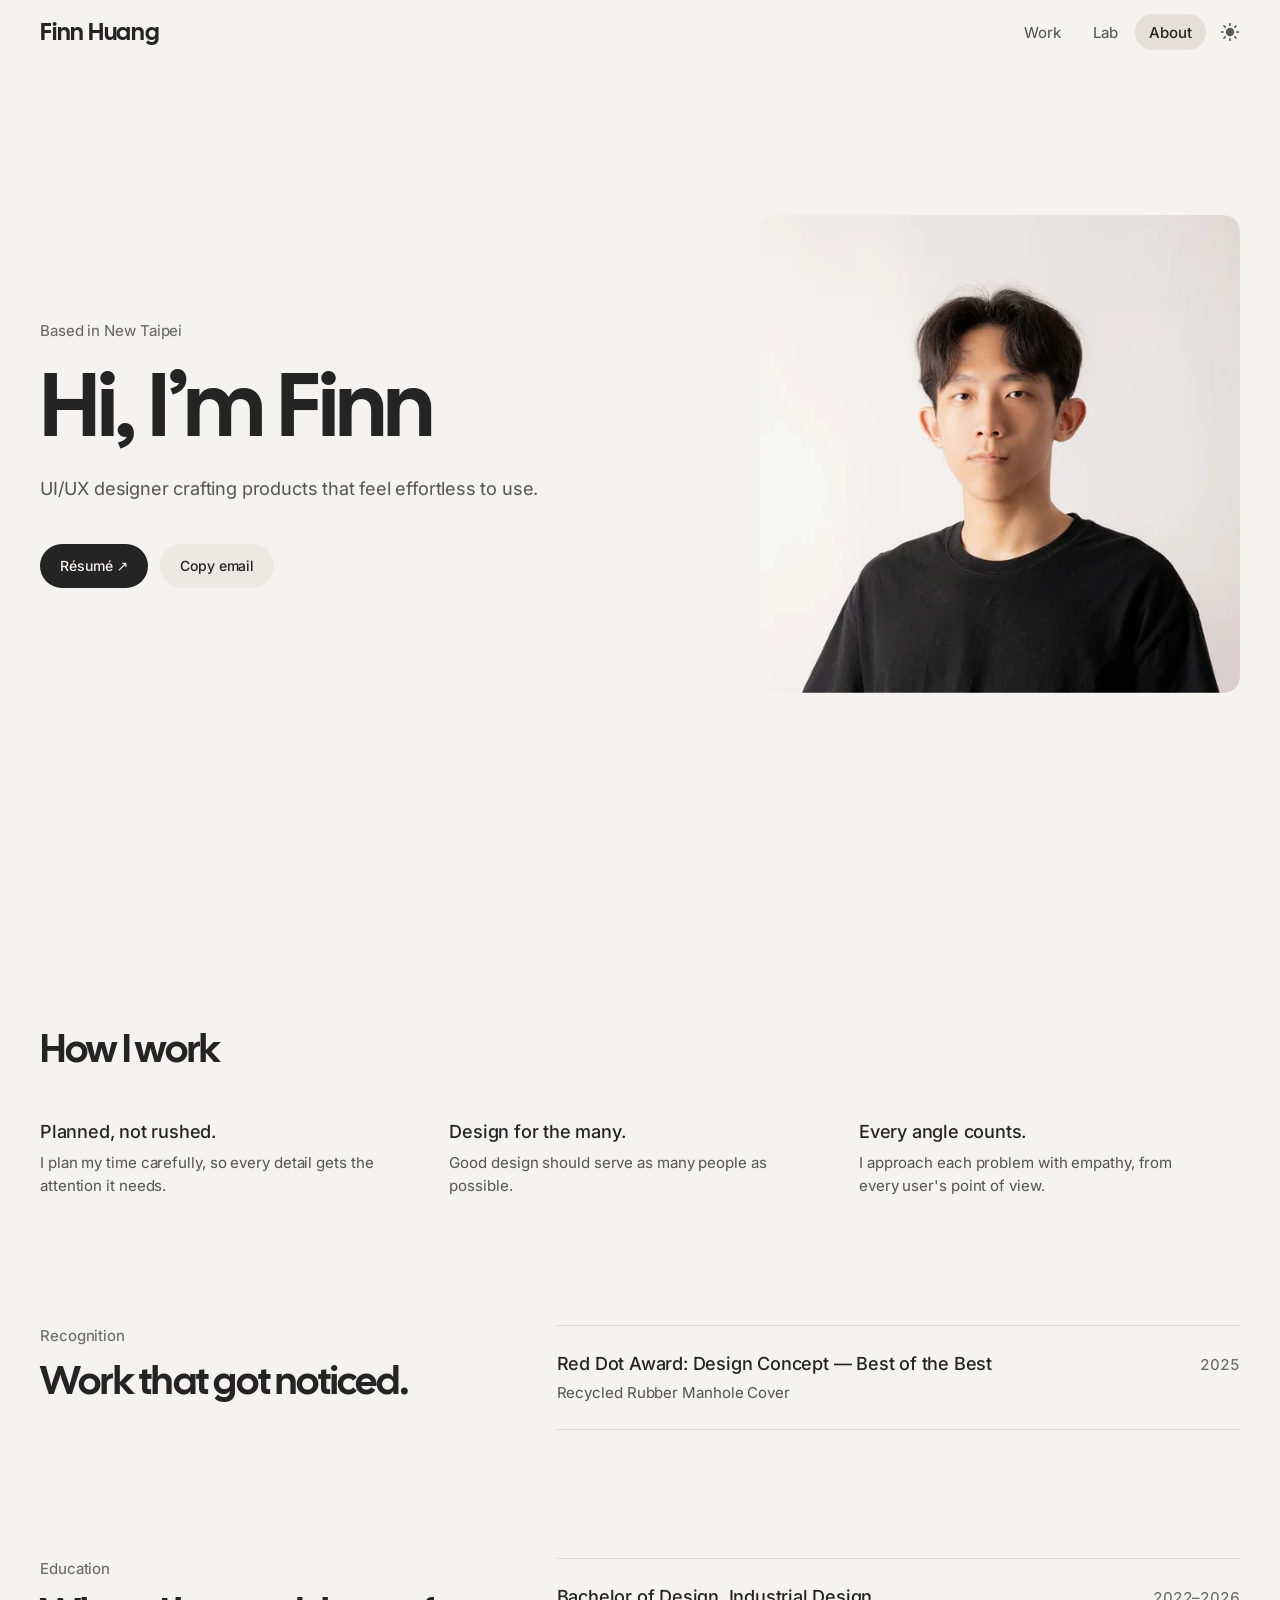
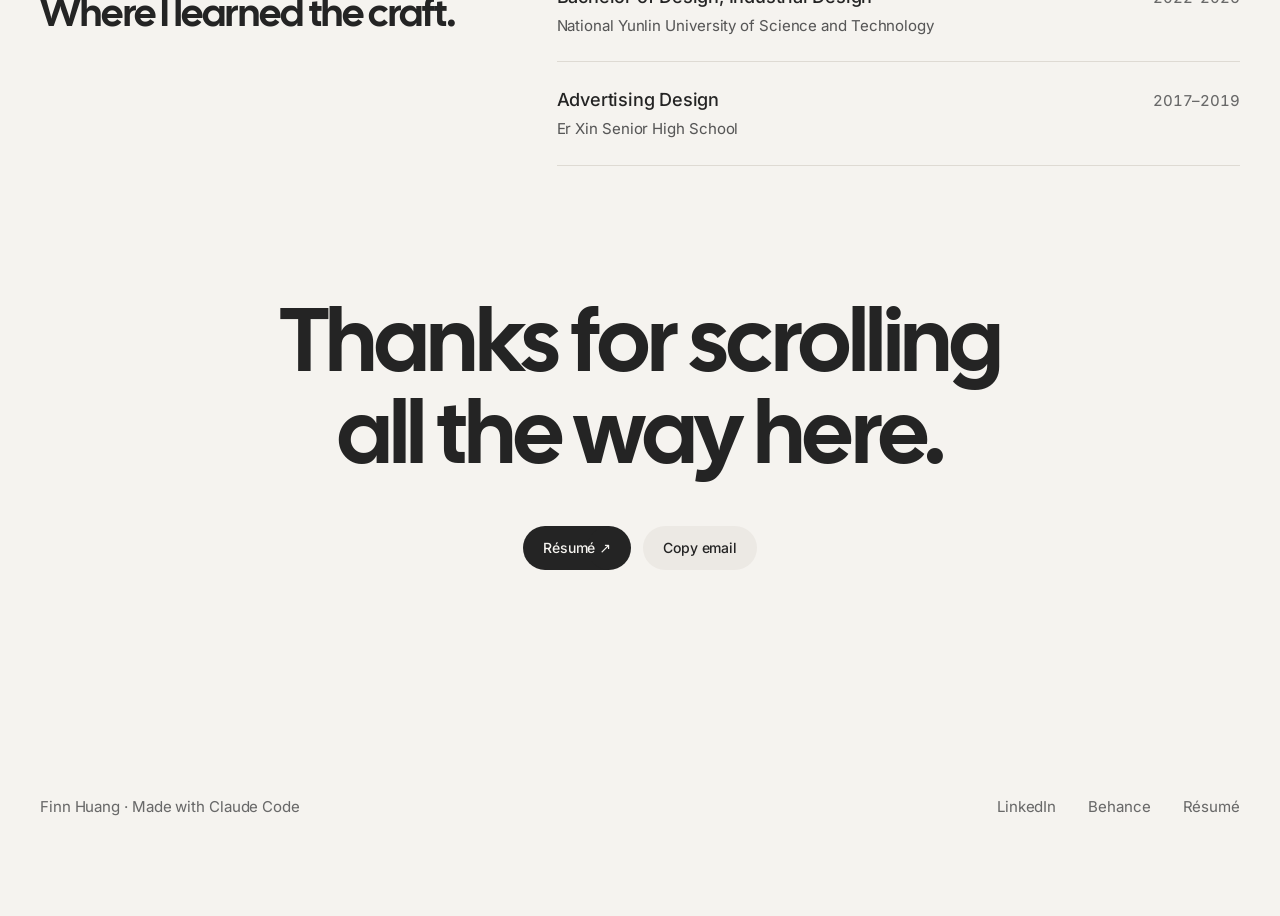
==== about/index.html @ 0fa808c5 "Deploy site to GitHub Pages" ====
<!doctype html>
<html lang="en">
<head>
<meta charset="utf-8">
<meta name="viewport" content="width=device-width, initial-scale=1">
<title>About | Finn Huang</title>
<meta name="description" content="About Finn, UI/UX designer.">
<link rel="icon" href="/favicon.ico" sizes="32x32">
<link rel="icon" href="/favicon.svg" type="image/svg+xml">
<link rel="apple-touch-icon" href="/apple-touch-icon.png">
<meta property="og:type" content="website">
<meta property="og:title" content="About | Finn Huang">
<meta property="og:description" content="About Finn, UI/UX designer.">
<meta property="og:url" content="https://finnhuang0803.github.io/about/">
<meta property="og:image" content="https://finnhuang0803.github.io/share-card.png">
<meta property="og:image:width" content="1200">
<meta property="og:image:height" content="630">
<meta name="twitter:card" content="summary_large_image">
<meta name="twitter:image" content="https://finnhuang0803.github.io/share-card.png">
<script src="/assets/js/theme-init.js"></script>
<script>document.documentElement.classList.add("js")</script>
<link rel="preload" href="/assets/fonts/cal-sans-latin-400-normal.woff2" as="font" type="font/woff2" crossorigin>
<link rel="preload" href="/assets/fonts/inter-latin-wght-normal.woff2" as="font" type="font/woff2" crossorigin>
<link rel="preload" as="image" href="/about/finn-huang-560.webp" imagesrcset="/about/finn-huang-560.webp 1x, /about/finn-huang-1120.webp 2x" fetchpriority="high">
<link rel="stylesheet" href="/assets/css/tokens.css">
<link rel="stylesheet" href="/assets/css/site.css">
<link rel="stylesheet" href="/assets/css/about.css">
<script type="module" src="/assets/js/site.js"></script>
<script type="module" src="/assets/js/about.js"></script>
</head>
<body>
  <a class="skip-link" href="#main">Skip to content</a>

  <!-- Navigation bar: identical on every page; only aria-current moves. -->
  <header class="site-nav">
    <div class="container site-nav__inner">
      <a class="site-nav__name" href="/">Finn Huang</a>
      <nav aria-label="Main">
        <ul class="site-nav__list">
          <li><a class="site-nav__link" href="/">Work</a></li>
          <li><a class="site-nav__link" href="/lab/">Lab</a></li>
          <li><a class="site-nav__link" href="/about/" aria-current="page">About</a></li>
        </ul>
      </nav>
      <button class="theme-toggle sq" data-squircle="12" type="button" aria-label="Switch theme">
        <svg class="sq-shape" aria-hidden="true"><path class="hover"/><path class="ring"/></svg>
        <svg class="theme-toggle__icon" viewBox="0 0 24 24" aria-hidden="true">
          <mask id="theme-toggle-mask" maskUnits="userSpaceOnUse" x="-4" y="-4" width="32" height="32">
            <rect x="-4" y="-4" width="32" height="32" fill="#fff"/>
            <circle class="theme-toggle__cut" cx="17.2" cy="7.6" r="7.4" fill="#000"/>
          </mask>
          <g mask="url(#theme-toggle-mask)"><circle class="theme-toggle__disc" cx="12" cy="12" r="5"/></g>
          <path class="theme-toggle__rays" d="M12 1.8v2M12 20.2v2M1.8 12h2M20.2 12h2M4.79 4.79l1.41 1.41M17.8 17.8l1.41 1.41M4.79 19.21l1.41-1.41M17.8 6.2l1.41-1.41"/>
        </svg>
      </button>
    </div>
  </header>

  <main id="main" class="page about">

    <!-- 7.1 Intro: fills the first screen. Its elements play the page entrance (§3). -->
    <section class="container about-intro" aria-labelledby="about-name">
      <div class="about-intro__text">
        <p class="about-intro__place" data-page-enter>Based in New Taipei</p>
        <h1 class="about-intro__name" id="about-name" data-page-enter>Hi, I’m Finn</h1>
        <p class="about-intro__lead" data-page-enter>UI/UX designer crafting products that feel effortless to use.</p>
        <div class="about-actions" data-page-enter>
          <a class="btn btn--primary" href="/Finn-Huang-Resume.pdf" target="_blank" rel="noopener" aria-label="Résumé (opens in a new tab)">
            <span class="btn__shape" aria-hidden="true"><span class="btn__ring-a"><i class="l"></i><i class="m"></i><i class="r"></i></span><span class="btn__ring-b"><i class="l"></i><i class="m"></i><i class="r"></i></span><span class="btn__fill"><i class="l"></i><i class="m"></i><i class="r"></i></span></span>
            <span class="btn__label">Résumé ↗</span>
          </a>
          <button class="btn btn--secondary" type="button" data-copy-email="jack47340695@gmail.com">
            <span class="btn__shape" aria-hidden="true"><span class="btn__ring-a"><i class="l"></i><i class="m"></i><i class="r"></i></span><span class="btn__ring-b"><i class="l"></i><i class="m"></i><i class="r"></i></span><span class="btn__fill"><i class="l"></i><i class="m"></i><i class="r"></i></span></span>
            <span class="btn__label">Copy email</span>
          </button>
        </div>
        <p class="copy-fallback">Email <a href="mailto:jack47340695@gmail.com">jack47340695@gmail.com</a></p>
      </div>
      <div class="about-photo sq" data-squircle="16" data-page-enter>
        <img src="/about/finn-huang-560.webp" srcset="/about/finn-huang-560.webp 1x, /about/finn-huang-1120.webp 2x"
             width="560" height="557" alt="Portrait of Finn Huang" fetchpriority="high" decoding="async">
      </div>
    </section>

    <!-- 7.2 How I work -->
    <section class="container about-section" aria-labelledby="how-i-work">
      <h2 class="about-heading" id="how-i-work" data-reveal>How I work</h2>
      <ul class="ways">
        <li class="ways__item" data-reveal>
          <h3 class="ways__title">Planned, not rushed.</h3>
          <p class="ways__body">I plan my time carefully, so every detail gets the attention it needs.</p>
        </li>
        <li class="ways__item" data-reveal>
          <h3 class="ways__title">Design for the many.</h3>
          <p class="ways__body">Good design should serve as many people as possible.</p>
        </li>
        <li class="ways__item" data-reveal>
          <h3 class="ways__title">Every angle counts.</h3>
          <p class="ways__body">I approach each problem with empathy, from every user's point of view.</p>
        </li>
      </ul>
    </section>

    <!-- 7.3 Recognition (same layout as Education) -->
    <section class="container about-section about-list" aria-labelledby="recognition">
      <div class="about-list__head" data-reveal>
        <p class="section-label">Recognition</p>
        <h2 class="about-heading" id="recognition">Work that got noticed.</h2>
      </div>
      <ul class="entries" data-reveal>
        <li class="entry">
          <div class="entry__main">
            <p class="entry__title">Red Dot Award: Design Concept — Best of the Best</p>
            <p class="entry__sub">Recycled Rubber Manhole Cover</p>
          </div>
          <p class="entry__year">2025</p>
        </li>
      </ul>
    </section>

    <!-- 7.4 Education -->
    <section class="container about-section about-list" aria-labelledby="education">
      <div class="about-list__head" data-reveal>
        <p class="section-label">Education</p>
        <h2 class="about-heading" id="education">Where I learned the craft.</h2>
      </div>
      <ul class="entries" data-reveal>
        <li class="entry">
          <div class="entry__main">
            <p class="entry__title">Bachelor of Design, Industrial Design</p>
            <p class="entry__sub">National Yunlin University of Science and Technology</p>
          </div>
          <p class="entry__year">2022–2026</p>
        </li>
        <li class="entry">
          <div class="entry__main">
            <p class="entry__title">Advertising Design</p>
            <p class="entry__sub">Er Xin Senior High School</p>
          </div>
          <p class="entry__year">2017–2019</p>
        </li>
      </ul>
    </section>

    <!-- 7.5 Closing -->
    <section class="container about-section about-closing" aria-label="Closing">
      <p class="about-closing__line" data-reveal>Thanks for scrolling all the way here.</p>
      <div class="about-actions about-actions--center" data-reveal>
        <a class="btn btn--primary" href="/Finn-Huang-Resume.pdf" target="_blank" rel="noopener" aria-label="Résumé (opens in a new tab)">
          <span class="btn__shape" aria-hidden="true"><span class="btn__ring-a"><i class="l"></i><i class="m"></i><i class="r"></i></span><span class="btn__ring-b"><i class="l"></i><i class="m"></i><i class="r"></i></span><span class="btn__fill"><i class="l"></i><i class="m"></i><i class="r"></i></span></span>
          <span class="btn__label">Résumé ↗</span>
        </a>
        <button class="btn btn--secondary" type="button" data-copy-email="jack47340695@gmail.com">
          <span class="btn__shape" aria-hidden="true"><span class="btn__ring-a"><i class="l"></i><i class="m"></i><i class="r"></i></span><span class="btn__ring-b"><i class="l"></i><i class="m"></i><i class="r"></i></span><span class="btn__fill"><i class="l"></i><i class="m"></i><i class="r"></i></span></span>
          <span class="btn__label">Copy email</span>
        </button>
      </div>
      <p class="copy-fallback copy-fallback--center">Email <a href="mailto:jack47340695@gmail.com">jack47340695@gmail.com</a></p>
    </section>

    <!-- Screen-reader announcements for Copy email (§7.6) -->
    <p class="visually-hidden" aria-live="polite" data-copy-status></p>
  </main>

  <!-- Footer: identical on every page. -->
  <footer class="site-footer">
    <div class="container site-footer__inner">
      <p class="site-footer__credit">Finn Huang · Made with Claude Code</p>
      <ul class="site-footer__links">
        <li><a class="site-footer__link" href="https://www.linkedin.com/in/finn-huang-227323421" target="_blank" rel="noopener">LinkedIn</a></li>
        <li><a class="site-footer__link" href="https://www.behance.net/huangjack2" target="_blank" rel="noopener">Behance</a></li>
        <li><a class="site-footer__link" href="/Finn-Huang-Resume.pdf" target="_blank" rel="noopener">Résumé</a></li>
      </ul>
    </div>
  </footer>
</body>
</html>
---- assets/css/tokens.css ----
/* Global tokens (site-design-system.md §2, §8). Every page loads this file first. */

/* ---------- Fonts: self-hosted WOFF2, licences beside them in /assets/fonts ---------- */
@font-face {
  font-family: "Cal Sans";
  src: url("/assets/fonts/cal-sans-latin-400-normal.woff2") format("woff2");
  font-weight: 400;
  font-style: normal;
  font-display: swap;
}
@font-face {
  font-family: "Inter";
  src: url("/assets/fonts/inter-latin-wght-normal.woff2") format("woff2");
  font-weight: 100 900;
  font-style: normal;
  font-display: swap;
}

/* ---------- Colour tokens are registered as colours so a theme switch can cross-fade them ---------- */
@property --bg           { syntax: "<color>"; inherits: true; initial-value: #F5F3EF; }
@property --surface      { syntax: "<color>"; inherits: true; initial-value: #ECE9E4; }
@property --line         { syntax: "<color>"; inherits: true; initial-value: #DEDAD3; }
@property --nav-selected { syntax: "<color>"; inherits: true; initial-value: #E4E0D9; }
@property --ink          { syntax: "<color>"; inherits: true; initial-value: #242424; }
@property --ink-2        { syntax: "<color>"; inherits: true; initial-value: #575757; }
@property --ink-3        { syntax: "<color>"; inherits: true; initial-value: #696969; }
@property --accent       { syntax: "<color>"; inherits: true; initial-value: #C2410C; }
@property --card-ventari       { syntax: "<color>"; inherits: true; initial-value: #DCE6E7; }
@property --card-clasp         { syntax: "<color>"; inherits: true; initial-value: #E7E3D6; }
@property --card-homeproof     { syntax: "<color>"; inherits: true; initial-value: #D9E6E0; }
@property --card-manhole-cover { syntax: "<color>"; inherits: true; initial-value: #ECDFDA; }

:root {
  /* ----- Linen + Ember, light ----- */
  color-scheme: light;
  --bg: #F5F3EF;
  --surface: #ECE9E4;
  --line: #DEDAD3;
  --nav-selected: #E4E0D9;
  --ink: #242424;
  --ink-2: #575757;
  --ink-3: #696969;
  --accent: #C2410C;

  /* Project card tints (option A "Soft") */
  --card-ventari: #DCE6E7;
  --card-clasp: #E7E3D6;
  --card-homeproof: #D9E6E0;
  --card-manhole-cover: #ECDFDA;

  /* ----- Fixed colours used by single components (values from the spec; same in both modes
     unless the dark block below changes them). Collected here in step 7 (Hallmark Floor 48). ----- */
  --marker-ink: #FFFFFF;                    /* number on markers and note badges (§5.2) */
  --chip-shadow: rgb(0 0 0 / .18);          /* markers, badges, card tags */
  --homeproof-green: #1F7A6A;               /* timeline bar, rail and points (§5.4) */
  --on-green: #FFFFFF;                      /* text on the timeline bar */
  --panel-manhole: #ECDFDA;                 /* exploded-view panel (§5.3) */
  --panel-manhole-lit: #E3D4CE;             /* note highlight on that panel */
  --ink-light: #242424;                     /* light-mode colours, kept on the light panel */
  --ink-2-light: #575757;
  --ink-3-light: #696969;
  --accent-light: #C2410C;
  --marker-ink-light: #FFFFFF;
  --card-shadow-near: rgb(0 0 0 / .06);     /* lifted card (§4.2) */
  --card-shadow-far: rgb(0 0 0 / .12);
  --tag-ring: rgb(255 255 255 / .18);       /* ring outside the card tags (§4.2.1) */
  --lens-outline: #FFFFFF;                  /* "View" magnifier outline and shadow (§4.2) */
  --lens-shadow: rgb(0 0 0 / .28);

  /* 0 in light, 1 in dark: lets CSS morph things (the theme toggle) with the theme */
  --is-dark: 0;

  /* Page colours change with the theme on the same spring as the toggle icon, so both
     arrive in the same moment. The colours use the flat curve: they follow the spring
     until it first reaches its target and stay there (colours do not bounce). */
  --theme-dur: var(--spring-state-dur);
  --theme-ease: var(--spring-state-flat);
  transition:
    --bg var(--theme-dur) var(--theme-ease), --surface var(--theme-dur) var(--theme-ease), --line var(--theme-dur) var(--theme-ease),
    --nav-selected var(--theme-dur) var(--theme-ease), --ink var(--theme-dur) var(--theme-ease), --ink-2 var(--theme-dur) var(--theme-ease),
    --ink-3 var(--theme-dur) var(--theme-ease), --accent var(--theme-dur) var(--theme-ease),
    --card-ventari var(--theme-dur) var(--theme-ease), --card-clasp var(--theme-dur) var(--theme-ease),
    --card-homeproof var(--theme-dur) var(--theme-ease), --card-manhole-cover var(--theme-dur) var(--theme-ease);

  /* ----- Type ----- */
  --font-display: "Cal Sans", "Inter", system-ui, -apple-system, "Segoe UI", sans-serif;
  --font-text: "Inter", system-ui, -apple-system, "Segoe UI", sans-serif;

  --tracking-text: -0.011em;     /* Inter, slightly negative (as in the Lab prototypes) */
  --tracking-small: -0.006em;    /* Inter at 13–15px */
  --tracking-display: -0.02em;         /* Cal Sans: page titles, large statements, major headings */
  --tracking-display-small: -0.01em;   /* Cal Sans: name in the nav, minor headings */

  /* Role: size, line height, weight (desktop reference at 1440; display sizes are fluid) */
  --name-size: 24px;        --name-lh: 24px;         --name-weight: 400;
  --nav-size: 15px;         --nav-lh: 23px;          --nav-weight: 450;   --nav-weight-selected: 500;
  --hero-size: clamp(44px, calc(32px + 4.4444vw), 96px);                  /* 96 at 1440, 68 at 810 */
  --hero-lh: 1.04;
  --h2-major-size: clamp(28px, calc(14.571px + 1.9048vw), 42px);          /* 42 at 1440, 30 at 810 */
  --h2-minor-size: clamp(24px, calc(10.667px + 1.4815vw), 32px);          /* 32 at 1440, 22.7 at 810 */
  --heading-lh: 1.1;
  --lead-size: 18px;        --lead-lh: 28.8px;       --lead-weight: 420;
  --body-size: 16px;        --body-lh: 25.6px;       --body-weight: 420;
  --meta-size: 15px;        --meta-size-small: 13px; --meta-lh: 1.5;
  --meta-weight: 420;       --meta-weight-strong: 450;
  --button-size: 14px;      --button-lh: 20px;       --button-weight: 500;
  --emphasis-weight: 540;
  --note-title-weight: 500;

  /* ----- Spacing and pacing ----- */
  --nav-h: 64px;
  --content-max: 1280px;                                  /* includes the side gutters */
  --gutter: clamp(20px, 5vw, 40px);                       /* 40 from 800 wide up */
  --section-gap: clamp(80px, 10vw, 144px);                /* 144 at 1440 */
  --grid-gap: clamp(20px, 2.2223vw, 32px);                /* 32 at 1440 */
  --footer-h: clamp(176px, 17.0139vw, 245px);             /* 245 at 1440 */

  /* ----- Radius tiers (all drawn as 60% squircles by /assets/js/squircle.js) ----- */
  --radius-panel: 16;
  --radius-icon-button: 12;
  --radius-control: 8;
  --radius-chip: 6;

  /* ----- Spring tokens (§8). These are fallbacks; /assets/js/spring.js replaces them
     with exact spring curves generated from response / damping. ----- */
  --spring-press: cubic-bezier(.3, 1.4, .5, 1);    --spring-press-dur: 550ms;
  --spring-state: cubic-bezier(.3, 1.3, .5, 1);    --spring-state-dur: 641ms;
  --spring-state-flat: cubic-bezier(.3, 1, .5, 1);
  --spring-travel: cubic-bezier(.25, 1.15, .4, 1); --spring-travel-dur: 687ms;
  --spring-enter: cubic-bezier(.2, .9, .3, 1);     --spring-enter-dur: 672ms;
}

/* ----- Linen + Ember, dark: only when the visitor chose it (light is the default) ----- */
:root[data-theme="dark"] {
  color-scheme: dark;
  --bg: #161514;
  --surface: #1F1E1C;
  --line: #2C2A27;
  --nav-selected: #2B2926;
  --ink: #E6E6E6;
  --ink-2: #B0B0B0;
  --ink-3: #8C8C8C;
  --accent: #FB8A5C;
  --card-ventari: #1C2527;
  --card-clasp: #25241E;
  --card-homeproof: #1B2622;
  --card-manhole-cover: #2A201E;
  --marker-ink: #161514;
  --card-shadow-near: rgb(0 0 0 / .35);
  --card-shadow-far: rgb(0 0 0 / .5);
  --lens-outline: rgb(0 0 0 / .6);
  --lens-shadow: rgb(0 0 0 / .4);
  --is-dark: 1;
}

@media (prefers-reduced-motion: reduce) {
  :root { --theme-dur: 200ms; --theme-ease: ease; }
}
---- assets/css/site.css ----
/* Page shell shared by every page: base styles, navigation bar, footer.
   Tokens come from tokens.css. Rules: site-design-system.md §2, §3, §8. */

*, *::before, *::after { box-sizing: border-box; }

html {
  overflow-x: clip;                     /* never a sideways scroll (Hallmark Floor 34) */
  -webkit-text-size-adjust: 100%;
  text-size-adjust: 100%;
  scroll-padding-top: var(--nav-h);
  background: var(--bg);
}

body {
  overflow-x: clip;
  margin: 0;
  min-height: 100vh;
  min-height: 100svh;
  padding-top: var(--nav-h);            /* room for the fixed navigation bar */
  display: flex;
  flex-direction: column;
  background: var(--bg);
  color: var(--ink);
  font-family: var(--font-text);
  font-size: var(--body-size);
  line-height: var(--body-lh);
  font-weight: var(--body-weight);
  letter-spacing: var(--tracking-text);
  -webkit-font-smoothing: antialiased;
  -moz-osx-font-smoothing: grayscale;
  text-rendering: optimizeLegibility;
}

a { color: inherit; text-decoration: none; }
button { font: inherit; letter-spacing: inherit; color: inherit; }
ul { margin: 0; padding: 0; list-style: none; }
p, h1, h2, h3 { margin: 0; }
strong { font-weight: var(--emphasis-weight); color: var(--ink); }
img, svg, video { display: block; max-width: 100%; }

:focus { outline: none; }
:focus-visible { outline: 2px solid var(--accent); outline-offset: 2px; }

.visually-hidden {
  position: absolute;
  width: 1px; height: 1px;
  margin: -1px; padding: 0; border: 0;
  overflow: hidden;
  clip-path: inset(50%);
  white-space: nowrap;
}

/* Content column: max 1280 including the side gutters, centred. */
.container {
  width: 100%;
  max-width: var(--content-max);
  margin-inline: auto;
  padding-inline: var(--gutter);
}

/* The first section of every page fills the first screen (viewport minus the nav). */
.page {
  flex: 1 0 auto;
  min-height: calc(100vh - var(--nav-h));
  min-height: calc(100svh - var(--nav-h));
}

/* Page entrance (§3): hidden before the first paint while page-enter.js prepares the fade. */
html.pe [data-page-enter] { opacity: 0; }

/* ---------- Squircle shapes (drawn by /assets/js/squircle.js) ---------- */
.sq { position: relative; isolation: isolate; }
.sq > svg.sq-shape {
  position: absolute; inset: 0;
  width: 100%; height: 100%;
  max-width: none;
  overflow: visible;
  pointer-events: none;
  z-index: -1;
}
.sq > svg.sq-shape path { fill: none; }

/* ---------- Skip link (keyboard only) ---------- */
.skip-link {
  position: fixed;
  top: 12px; left: 12px;
  z-index: 200;
  padding: 8px 14px;
  border-radius: 999px;
  background: var(--ink);
  color: var(--bg);
  font-size: var(--button-size);
  line-height: var(--button-lh);
  font-weight: var(--button-weight);
  transform: translateY(-64px);
}
.skip-link:focus-visible { transform: none; }

/* ---------- Navigation bar ---------- */
.site-nav {
  position: fixed;
  top: 0; left: 0; right: 0;
  z-index: 100;
  height: var(--nav-h);
  background: var(--bg);               /* solid; no glass */
}
/* No line at the top of the page; a 1px rule fades in once the page is scrolled. */
.site-nav::after {
  content: "";
  position: absolute;
  left: 0; right: 0; bottom: 0;
  height: 1px;
  background: var(--line);
  opacity: 0;
  transition: opacity 200ms ease;
}
.site-nav.is-scrolled::after { opacity: 1; }
.site-nav__inner {
  height: 100%;
  display: flex;
  align-items: center;
}
.site-nav__name {
  margin-right: auto;
  font-family: var(--font-display);
  font-size: var(--name-size);
  line-height: var(--name-lh);
  font-weight: var(--name-weight);
  letter-spacing: var(--tracking-display-small);
  color: var(--ink);
  white-space: nowrap;
  border-radius: 4px;
}
.site-nav__list {
  display: flex;
  align-items: center;
  gap: 4px;
}
.site-nav__link {
  position: relative;
  display: block;
  padding: 6.5px 14px;                 /* 36px tall pill */
  border-radius: 999px;                /* full pill: stays a plain radius */
  font-size: var(--nav-size);
  line-height: var(--nav-lh);
  font-weight: var(--nav-weight);
  letter-spacing: var(--tracking-small);
  color: var(--ink-2);
  white-space: nowrap;
  user-select: none;
  -webkit-user-select: none;
  -webkit-tap-highlight-color: transparent;
  transition: transform var(--spring-press-dur) var(--spring-press);
}
/* Taller hit area for fingers without changing the pill. */
.site-nav__link::after {
  content: "";
  position: absolute;
  inset: -6px 0;
}
.site-nav__link[aria-current="page"] {
  background: var(--nav-selected);
  color: var(--ink);
  font-weight: var(--nav-weight-selected);
}
@media (hover: hover) {
  .site-nav__link:hover { color: var(--ink); }
}
.site-nav__link:active,
.theme-toggle:active {
  transform: scale(.96);
  transition-duration: 120ms;
  transition-timing-function: ease-out;
}

/* Theme toggle: 40×40 icon button, radius 12 squircle. */
.theme-toggle {
  flex: none;
  width: 40px; height: 40px;
  margin: 0 -10px 0 4px;               /* the icon, not the button edge, lines up with the content edge */
  padding: 0;
  border: 0;
  background: none;
  display: grid;
  place-items: center;
  color: var(--ink-2);
  cursor: pointer;
  -webkit-tap-highlight-color: transparent;
  transition: transform var(--spring-press-dur) var(--spring-press);
}
.theme-toggle:focus-visible { outline: none; }      /* ring is drawn on the squircle path */
.theme-toggle > svg.sq-shape .hover { fill: var(--surface); opacity: 0; transition: opacity 120ms ease; }
.theme-toggle > svg.sq-shape .ring  { stroke: var(--accent); stroke-width: 4; opacity: 0; }
.theme-toggle:focus-visible > svg.sq-shape .ring { opacity: 1; }
@media (hover: hover) {
  .theme-toggle:hover { color: var(--ink); }
  .theme-toggle:hover > svg.sq-shape .hover { opacity: 1; }
}

/* Sun ⇄ moon morph, driven by --is-dark (0 light, 1 dark) on the state spring:
   the rays retract, the disc grows, and a crescent cut slides in from the top right. */
.theme-toggle__icon { width: 20px; height: 20px; overflow: visible; }
.theme-toggle__disc,
.theme-toggle__rays,
.theme-toggle__cut {
  transform-box: view-box;
  transform-origin: 12px 12px;
  transition:
    transform var(--spring-state-dur) var(--spring-state),
    opacity var(--spring-state-dur) var(--spring-state);
}
.theme-toggle__disc { fill: currentColor; transform: scale(calc(1 + .7 * var(--is-dark))); }
.theme-toggle__rays {
  fill: none;
  stroke: currentColor;
  stroke-width: 2;
  stroke-linecap: round;
  transform: rotate(calc(var(--is-dark) * -45deg)) scale(calc(1 - .65 * var(--is-dark)));
  opacity: calc(1 - var(--is-dark));
}
.theme-toggle__cut {
  transform: translate(calc((1 - var(--is-dark)) * 12px), calc((1 - var(--is-dark)) * -10px));
}

/* ---------- Back link "← All Work": project pages and the 404 page (§5) ---------- */
.back-link {
  display: inline-flex;
  align-items: center;
  gap: 8px;
  padding: 6px 0;
  border-radius: 4px;
  font-size: var(--meta-size);
  line-height: 24px;
  font-weight: var(--meta-weight-strong);
  letter-spacing: var(--tracking-small);
  color: var(--ink-2);
}
.back-link svg {
  width: 20px; height: 20px;
  fill: none;
  stroke: currentColor;
  stroke-width: 1.5;
  stroke-linecap: round;
  stroke-linejoin: round;
  transition: transform var(--spring-press-dur) var(--spring-press);
}
@media (hover: hover) {
  .back-link:hover { color: var(--ink); }
  .back-link:hover svg { transform: translateX(-3px); }
}
@media (prefers-reduced-motion: reduce) {
  .back-link svg { transition: none; }
  .back-link:hover svg { transform: none; }
}

/* ---------- Footer ---------- */
.site-footer {
  flex: none;
  min-height: var(--footer-h);
  display: flex;
  align-items: center;
  color: var(--ink-3);
  font-size: var(--meta-size);
  line-height: var(--meta-lh);
  font-weight: var(--meta-weight);
  letter-spacing: var(--tracking-small);
}
.site-footer__inner {
  display: flex;
  align-items: center;
  justify-content: space-between;
  gap: 16px 32px;
}
.site-footer__links {
  display: flex;
  align-items: center;
  gap: 32px;
}
.site-footer__link {
  position: relative;
  display: block;
  border-radius: 4px;
}
.site-footer__link::after {           /* taller hit area */
  content: "";
  position: absolute;
  inset: -10px -8px;
}
@media (hover: hover) {
  .site-footer__link:hover { color: var(--ink); }
}

/* ---------- Narrow screens ---------- */
@media (max-width: 639.98px) {
  .site-footer__inner {
    flex-direction: column;
    align-items: flex-start;
  }
  .site-footer__links { gap: 24px; }
}
@media (max-width: 479.98px) {
  .site-nav__list { gap: 0; }
  .site-nav__link { padding-inline: 10px; }
  .theme-toggle { margin-left: 0; }
}
/* Guard for very small phones (under 360 wide), so the bar never overflows. */
@media (max-width: 359.98px) {
  :root { --gutter: 16px; --name-size: 20px; }
  .site-nav__link { padding-inline: 8px; }
}

/* ---------- Reduce motion: no morph travel or press scale, a short fade instead ---------- */
@media (prefers-reduced-motion: reduce) {
  .site-nav__link, .theme-toggle { transition: none; }
  .site-nav__link:active, .theme-toggle:active { transform: none; }
  .theme-toggle__disc, .theme-toggle__cut { transition: none; }
  .theme-toggle__rays { transition: opacity 200ms ease; transform: none; }
}
---- assets/css/about.css ----
/* About page (site-design-system.md §7): intro, How I work, Recognition, Education, closing,
   buttons and the Copy email completion feedback (§7.6). Spacing: §2 "Spacing and pacing". */

/* ---------- 7.1 Intro: fills the first screen ---------- */
.about-intro {
  min-height: calc(100vh - var(--nav-h));
  min-height: calc(100svh - var(--nav-h));
  display: grid;
  grid-template-columns: minmax(0, 1fr) minmax(0, 480px);
  align-items: center;
  gap: var(--grid-gap) clamp(48px, 6.6667vw, 96px);     /* 96 between text and photo at 1440 */
  padding-block: 48px 104px;                            /* the pair sits a little above the middle */
}
.about-intro__place {
  font-size: var(--meta-size);
  line-height: var(--meta-lh);
  font-weight: var(--meta-weight-strong);
  letter-spacing: var(--tracking-small);
  color: var(--ink-3);
}
.about-intro__name {
  margin-top: 16px;
  font-family: var(--font-display);
  font-size: var(--hero-size);
  line-height: var(--hero-lh);
  font-weight: 400;
  letter-spacing: var(--tracking-display);
  color: var(--ink);
}
.about-intro__lead {
  max-width: 560px;
  margin-top: 24px;
  font-size: var(--lead-size);
  line-height: var(--lead-lh);
  font-weight: var(--lead-weight);
  color: var(--ink-2);
  text-wrap: pretty;
}
.about-intro .about-actions { margin-top: 40px; }
.about-intro__text { position: relative; }
.about-intro .copy-fallback { position: absolute; top: 100%; left: 0; }   /* appears without moving the intro */

.about-photo {
  width: 100%;
  aspect-ratio: 560 / 557;               /* the photo's own shape: never cropped */
  overflow: hidden;
  background: var(--surface);            /* while the image decodes */
}
.about-photo img { width: 100%; height: 100%; object-fit: cover; }

/* ---------- Sections further down: 144px after each (fluid) ---------- */
.about-section { padding-bottom: var(--section-gap); }
.about-intro + .about-section { padding-top: var(--section-gap); }   /* breathing room after the first screen */

.about-heading {
  font-family: var(--font-display);
  font-size: var(--h2-major-size);
  line-height: var(--heading-lh);
  font-weight: 400;
  letter-spacing: var(--tracking-display);
  color: var(--ink);
  text-wrap: balance;
}
/* Small label above the heading: a deliberate exception to Hallmark's "no eyebrow" rule (§7.4). */
.section-label {
  margin-bottom: 12px;
  font-size: var(--meta-size);
  line-height: var(--meta-lh);
  font-weight: var(--meta-weight-strong);
  letter-spacing: var(--tracking-small);
  color: var(--ink-3);
}

/* ---------- 7.2 How I work: three points side by side (same type as the Homeproof principles) ---------- */
.ways {
  display: grid;
  grid-template-columns: repeat(3, minmax(0, 1fr));
  gap: var(--grid-gap);
  margin-top: 48px;
}
.ways__title {
  font-size: 18px;
  line-height: 1.4;
  font-weight: 500;
  letter-spacing: var(--tracking-text);
  color: var(--ink);
}
.ways__body {
  max-width: 340px;
  margin-top: 8px;
  font-size: 15px;
  line-height: 1.5;
  font-weight: 420;
  letter-spacing: var(--tracking-small);
  color: var(--ink-2);
}

/* ---------- 7.3 / 7.4 Recognition and Education: label + heading left, ruled list right ---------- */
.about-list {
  display: grid;
  grid-template-columns: minmax(0, 5fr) minmax(0, 7fr);
  gap: var(--grid-gap);
  align-items: start;
}
.entries { border-bottom: 1px solid var(--line); }
.entry {
  display: flex;
  align-items: baseline;
  justify-content: space-between;
  gap: 8px 32px;
  padding-block: 24px;
  border-top: 1px solid var(--line);
}
.entry__title {
  font-size: 18px;
  line-height: 28px;
  font-weight: 500;
  letter-spacing: var(--tracking-text);
  color: var(--ink);
}
.entry__sub {
  margin-top: 4px;
  font-size: var(--meta-size);
  line-height: var(--meta-lh);
  font-weight: var(--meta-weight);
  letter-spacing: var(--tracking-small);
  color: var(--ink-2);
}
.entry__year {
  flex: none;
  font-size: var(--meta-size);
  line-height: 28px;                      /* on the title's line */
  font-weight: var(--meta-weight-strong);
  font-variant-numeric: tabular-nums;
  letter-spacing: var(--tracking-small);
  color: var(--ink-3);
  text-align: right;
}

/* ---------- 7.5 Closing ---------- */
.about-closing {
  display: flex;
  flex-direction: column;
  align-items: center;
  text-align: center;
}
.about-closing__line {
  max-width: 960px;
  font-family: var(--font-display);
  font-size: var(--hero-size);
  line-height: var(--hero-lh);
  font-weight: 400;
  letter-spacing: var(--tracking-display);
  color: var(--ink);
  text-wrap: balance;
}
.about-closing .about-actions { margin-top: 48px; }

/* ---------- Buttons ---------- */
.about-actions {
  display: flex;
  flex-wrap: wrap;
  gap: 12px;
}
.about-actions--center { justify-content: center; }

/* A full pill (plain radius, like the nav pill), drawn as two round caps and a middle
   so Copy email can shrink into a circle with transforms only (§7.6, §8).
   --k: 0 = button, 1 = circle; --half: how far each cap travels (set by about.js). */
.btn {
  --h: 44px;
  --k: 0;
  --half: 0px;
  position: relative;
  isolation: isolate;
  display: inline-grid;
  place-items: center;
  height: var(--h);
  padding: 0 20px;
  border: 0;
  background: none;
  font-size: var(--button-size);
  line-height: var(--button-lh);
  font-weight: var(--button-weight);
  letter-spacing: var(--tracking-small);
  white-space: nowrap;
  cursor: pointer;
  user-select: none;
  -webkit-user-select: none;
  -webkit-tap-highlight-color: transparent;
  transition: transform var(--spring-press-dur) var(--spring-press);
}
.btn > .btn__label, .btn > .btn__check { grid-area: 1 / 1; }
.btn--primary   { --fill: var(--ink);     --fill-hover: color-mix(in oklab, var(--ink) 84%, var(--bg)); color: var(--bg); }
.btn--secondary { --fill: var(--surface); --fill-hover: var(--nav-selected); color: var(--ink); }

.btn__shape { position: absolute; inset: 0; z-index: -1; pointer-events: none; }
.btn__shape > span { position: absolute; inset: 0; }
.btn__shape i {
  position: absolute;
  top: 0;
  height: 100%;
  background: var(--fill);
  transition: background-color 120ms ease;
}
.btn__shape .l, .btn__shape .r { width: var(--h); border-radius: 50%; }
.btn__shape .l { left: 0;  transform: translate3d(calc(var(--k) * var(--half)), 0, 0); }
.btn__shape .r { right: 0; transform: translate3d(calc(var(--k) * var(--half) * -1), 0, 0); }
.btn__shape .m {
  left: calc(var(--h) / 2);
  right: calc(var(--h) / 2);
  transform: scaleX(max(0, 1 - var(--k)));
}
/* Focus ring: 2px accent with a 2px gap, drawn around the same pieces so it follows the circle. */
.btn__ring-a, .btn__ring-b { opacity: 0; }
.btn__ring-a i { box-shadow: 0 0 0 4px var(--accent); }
.btn__ring-b i { box-shadow: 0 0 0 2px var(--bg); background: var(--bg); }
.btn:focus-visible { outline: none; }
.btn:focus-visible .btn__ring-a,
.btn:focus-visible .btn__ring-b { opacity: 1; }

@media (hover: hover) {
  .btn:hover .btn__fill i { background: var(--fill-hover); }
}
.btn:active:not(.is-busy) {
  transform: scale(.96);
  transition-duration: 120ms;
  transition-timing-function: ease-out;
}

/* Completion feedback pieces (built by about.js inside each Copy email button) */
.btn__label { display: block; }
.btn__check {
  width: 20px; height: 20px;
  overflow: hidden;                       /* the wipe that draws the stroke */
  opacity: 0;
  pointer-events: none;
}
.btn__check > span { display: block; width: 100%; height: 100%; }
.btn__check svg {
  width: 20px; height: 20px;
  fill: none;
  stroke: currentColor;
  stroke-width: 2;
  stroke-linecap: round;
  stroke-linejoin: round;
}
.btn__burst { position: absolute; left: 50%; top: 50%; width: 0; height: 0; pointer-events: none; }
.btn__burst i {
  position: absolute;
  left: -2.5px; top: -2.5px;
  width: 5px; height: 5px;
  border-radius: 50%;
  background: var(--accent);
  opacity: 0;
}

/* Fallback when copying is blocked (or without JavaScript): the address as text. */
.copy-fallback {
  display: none;
  margin-top: 16px;
  font-size: var(--meta-size);
  line-height: var(--meta-lh);
  font-weight: var(--meta-weight);
  letter-spacing: var(--tracking-small);
  color: var(--ink-3);
}
.copy-fallback a {
  margin-left: 6px;
  color: var(--accent);
  border-radius: 2px;
  user-select: all;
  -webkit-user-select: all;
}
.copy-fallback.is-on,
html:not(.js) .copy-fallback { display: block; }
html:not(.js) [data-copy-email] { display: none; }

/* ---------- Scroll reveals (about.js): hidden only once JavaScript is running ---------- */
.js [data-reveal]:not(.is-in) { opacity: 0; }

/* ---------- Tablet and below: the intro stacks, text first ---------- */
@media (max-width: 899.98px) {
  .about-intro {
    grid-template-columns: 1fr;
    align-content: center;
    gap: 56px;
    padding-block: 40px 64px;
  }
  .about-photo { max-width: 440px; }
  .about-list { grid-template-columns: 1fr; gap: 32px; }
  .ways { grid-template-columns: 1fr; gap: 40px; margin-top: 40px; }
}
@media (max-width: 479.98px) {
  .about-intro { gap: 48px; padding-block: 32px 56px; }
  .about-intro .about-actions { margin-top: 32px; }
  .entry { gap: 20px; }
}

@media (prefers-reduced-motion: reduce) {
  .btn { transition: none; }
  .btn:active:not(.is-busy) { transform: none; }
}
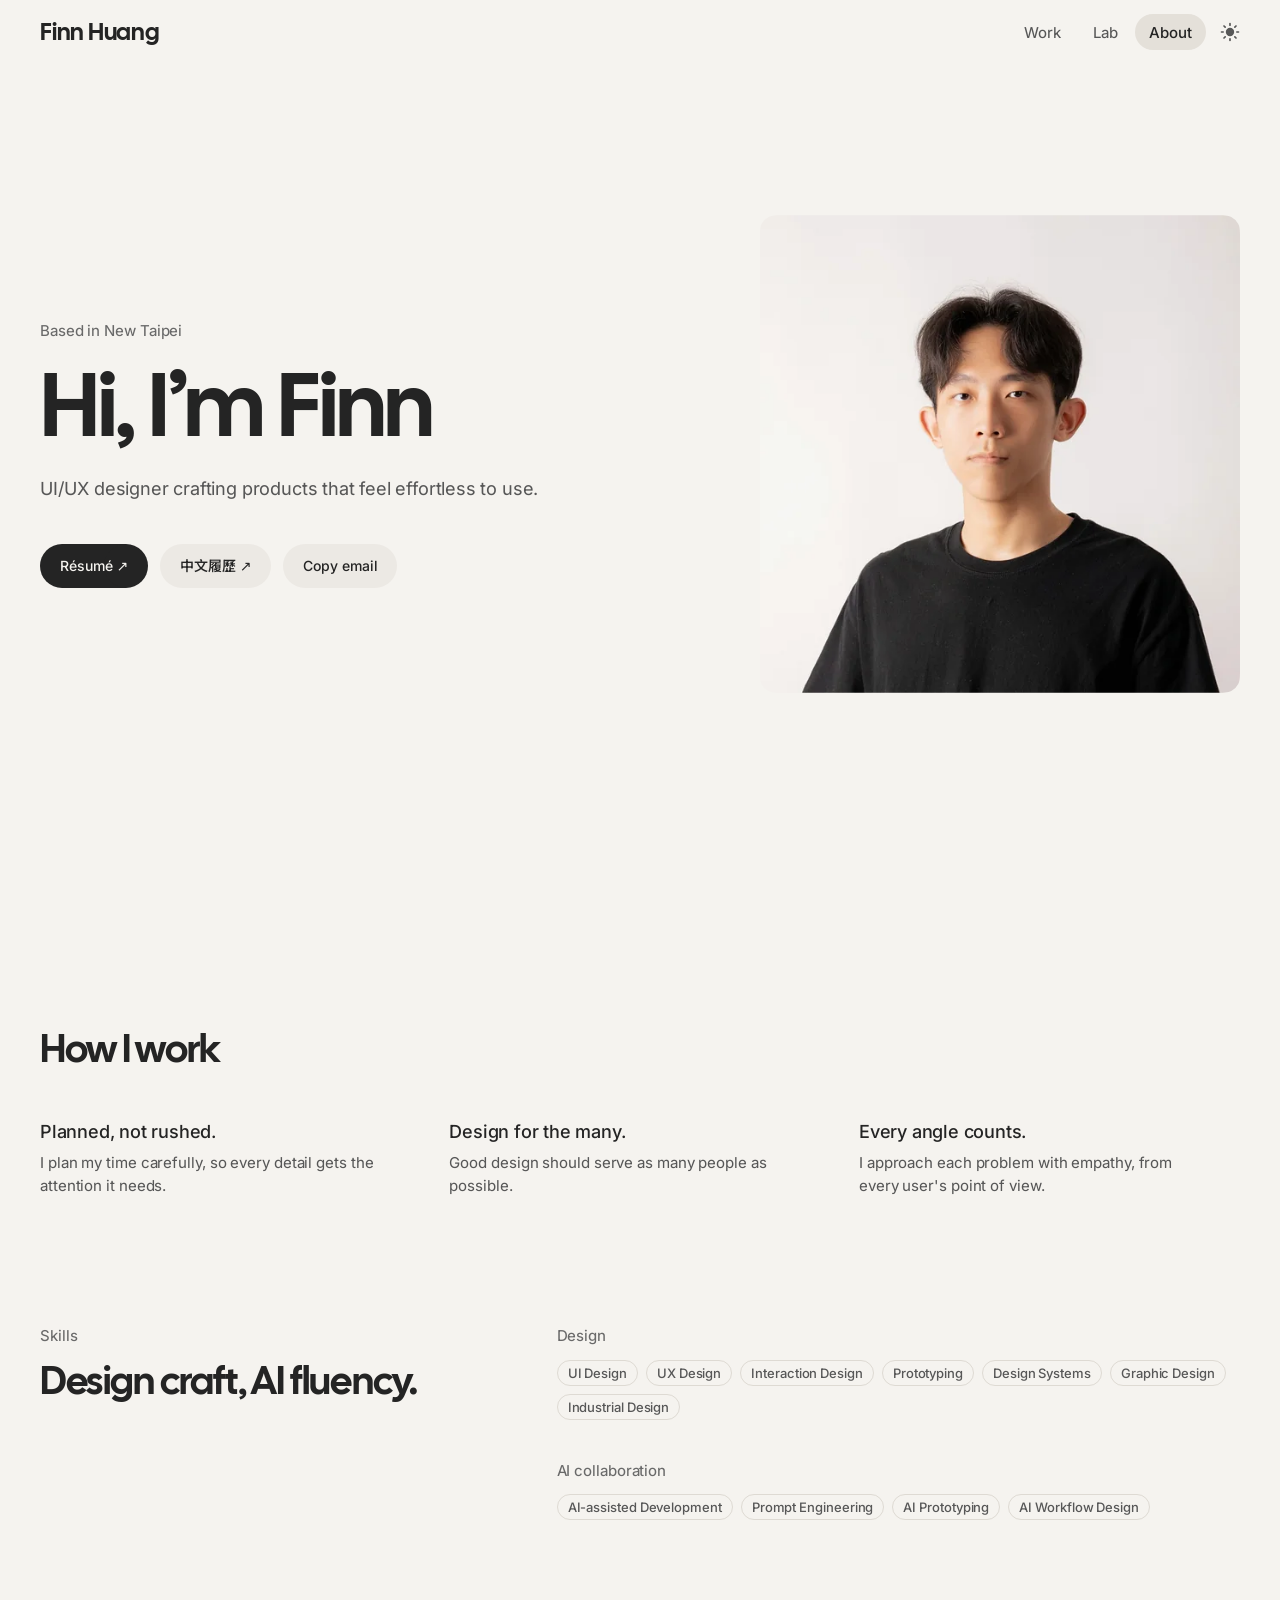
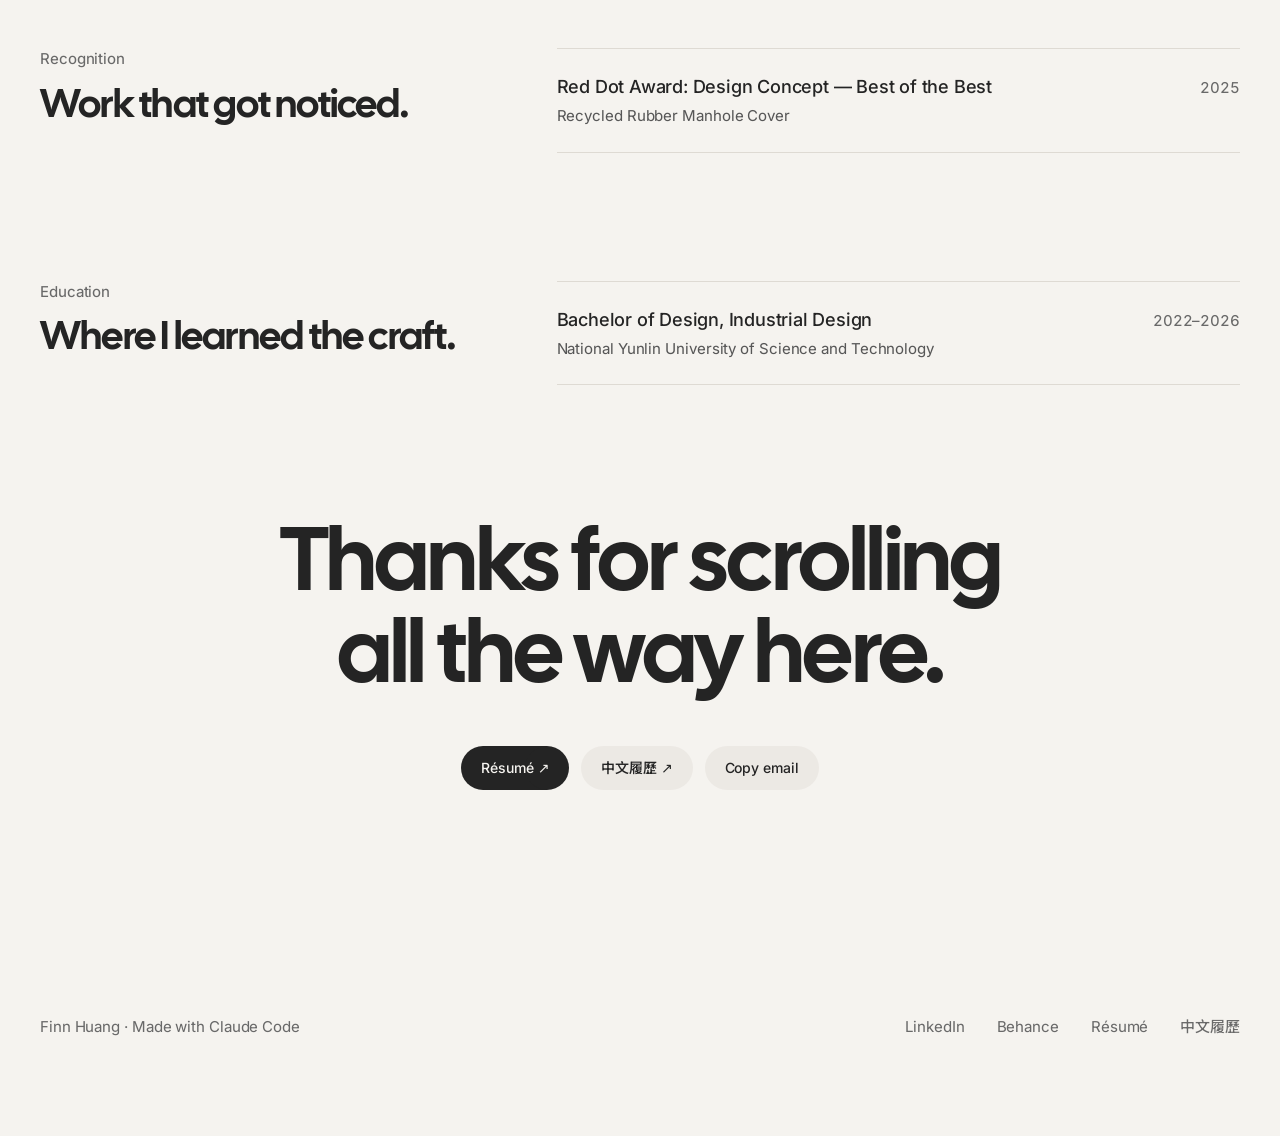
==== commit 0a9e23dc: "About: Chinese résumé button and footer link, Skills section, new résumés Co-Authored-By: Claude Opu" ====
--- a/about/index.html
+++ b/about/index.html
@@ -69,6 +69,10 @@
             <span class="btn__shape" aria-hidden="true"><span class="btn__ring-a"><i class="l"></i><i class="m"></i><i class="r"></i></span><span class="btn__ring-b"><i class="l"></i><i class="m"></i><i class="r"></i></span><span class="btn__fill"><i class="l"></i><i class="m"></i><i class="r"></i></span></span>
             <span class="btn__label">Résumé ↗</span>
           </a>
+          <a class="btn btn--secondary" href="/Finn-Huang-Resume-zh.pdf" target="_blank" rel="noopener" aria-label="Chinese résumé (opens in a new tab)">
+            <span class="btn__shape" aria-hidden="true"><span class="btn__ring-a"><i class="l"></i><i class="m"></i><i class="r"></i></span><span class="btn__ring-b"><i class="l"></i><i class="m"></i><i class="r"></i></span><span class="btn__fill"><i class="l"></i><i class="m"></i><i class="r"></i></span></span>
+            <span class="btn__label"><span lang="zh-Hant">中文履歷</span> ↗</span>
+          </a>
           <button class="btn btn--secondary" type="button" data-copy-email="jack47340695@gmail.com">
             <span class="btn__shape" aria-hidden="true"><span class="btn__ring-a"><i class="l"></i><i class="m"></i><i class="r"></i></span><span class="btn__ring-b"><i class="l"></i><i class="m"></i><i class="r"></i></span><span class="btn__fill"><i class="l"></i><i class="m"></i><i class="r"></i></span></span>
             <span class="btn__label">Copy email</span>
@@ -101,6 +105,37 @@
       </ul>
     </section>
 
+    <!-- 7.2a Skills (same layout as Recognition and Education; capsules are a plain list, not controls) -->
+    <section class="container about-section about-list" aria-labelledby="skills">
+      <div class="about-list__head" data-reveal>
+        <p class="section-label">Skills</p>
+        <h2 class="about-heading" id="skills">Design craft, AI fluency.</h2>
+      </div>
+      <div class="skill-groups" data-reveal>
+        <div class="skill-group">
+          <h3 class="skill-group__label" id="skills-design">Design</h3>
+          <ul class="capsules" aria-labelledby="skills-design">
+            <li class="capsule">UI Design</li>
+            <li class="capsule">UX Design</li>
+            <li class="capsule">Interaction Design</li>
+            <li class="capsule">Prototyping</li>
+            <li class="capsule">Design Systems</li>
+            <li class="capsule">Graphic Design</li>
+            <li class="capsule">Industrial Design</li>
+          </ul>
+        </div>
+        <div class="skill-group">
+          <h3 class="skill-group__label" id="skills-ai">AI collaboration</h3>
+          <ul class="capsules" aria-labelledby="skills-ai">
+            <li class="capsule">AI-assisted Development</li>
+            <li class="capsule">Prompt Engineering</li>
+            <li class="capsule">AI Prototyping</li>
+            <li class="capsule">AI Workflow Design</li>
+          </ul>
+        </div>
+      </div>
+    </section>
+
     <!-- 7.3 Recognition (same layout as Education) -->
     <section class="container about-section about-list" aria-labelledby="recognition">
       <div class="about-list__head" data-reveal>
@@ -131,13 +166,6 @@
             <p class="entry__sub">National Yunlin University of Science and Technology</p>
           </div>
           <p class="entry__year">2022–2026</p>
-        </li>
-        <li class="entry">
-          <div class="entry__main">
-            <p class="entry__title">Advertising Design</p>
-            <p class="entry__sub">Er Xin Senior High School</p>
-          </div>
-          <p class="entry__year">2017–2019</p>
         </li>
       </ul>
     </section>
@@ -150,6 +178,10 @@
           <span class="btn__shape" aria-hidden="true"><span class="btn__ring-a"><i class="l"></i><i class="m"></i><i class="r"></i></span><span class="btn__ring-b"><i class="l"></i><i class="m"></i><i class="r"></i></span><span class="btn__fill"><i class="l"></i><i class="m"></i><i class="r"></i></span></span>
           <span class="btn__label">Résumé ↗</span>
         </a>
+        <a class="btn btn--secondary" href="/Finn-Huang-Resume-zh.pdf" target="_blank" rel="noopener" aria-label="Chinese résumé (opens in a new tab)">
+          <span class="btn__shape" aria-hidden="true"><span class="btn__ring-a"><i class="l"></i><i class="m"></i><i class="r"></i></span><span class="btn__ring-b"><i class="l"></i><i class="m"></i><i class="r"></i></span><span class="btn__fill"><i class="l"></i><i class="m"></i><i class="r"></i></span></span>
+          <span class="btn__label"><span lang="zh-Hant">中文履歷</span> ↗</span>
+        </a>
         <button class="btn btn--secondary" type="button" data-copy-email="jack47340695@gmail.com">
           <span class="btn__shape" aria-hidden="true"><span class="btn__ring-a"><i class="l"></i><i class="m"></i><i class="r"></i></span><span class="btn__ring-b"><i class="l"></i><i class="m"></i><i class="r"></i></span><span class="btn__fill"><i class="l"></i><i class="m"></i><i class="r"></i></span></span>
           <span class="btn__label">Copy email</span>
@@ -170,6 +202,7 @@
         <li><a class="site-footer__link" href="https://www.linkedin.com/in/finn-huang-227323421" target="_blank" rel="noopener">LinkedIn</a></li>
         <li><a class="site-footer__link" href="https://www.behance.net/huangjack2" target="_blank" rel="noopener">Behance</a></li>
         <li><a class="site-footer__link" href="/Finn-Huang-Resume.pdf" target="_blank" rel="noopener">Résumé</a></li>
+        <li><a class="site-footer__link" href="/Finn-Huang-Resume-zh.pdf" target="_blank" rel="noopener" lang="zh-Hant">中文履歷</a></li>
       </ul>
     </div>
   </footer>
--- a/assets/css/tokens.css
+++ b/assets/css/tokens.css
@@ -14,6 +14,16 @@
   font-weight: 100 900;
   font-style: normal;
   font-display: swap;
+}
+/* Inter has no Chinese glyphs: a subset of Noto Sans TC (variable weight) holding only the
+   Chinese characters used on the site (中文履歷). Rebuild it when new Chinese text is added. */
+@font-face {
+  font-family: "Noto Sans TC";
+  src: url("/assets/fonts/noto-sans-tc-subset-wght.woff2") format("woff2");
+  font-weight: 100 900;
+  font-style: normal;
+  font-display: swap;
+  unicode-range: U+4E2D, U+5C65, U+6587, U+6B77;
 }
 
 /* ---------- Colour tokens are registered as colours so a theme switch can cross-fade them ---------- */
@@ -83,8 +93,8 @@
     --card-homeproof var(--theme-dur) var(--theme-ease), --card-manhole-cover var(--theme-dur) var(--theme-ease);
 
   /* ----- Type ----- */
-  --font-display: "Cal Sans", "Inter", system-ui, -apple-system, "Segoe UI", sans-serif;
-  --font-text: "Inter", system-ui, -apple-system, "Segoe UI", sans-serif;
+  --font-display: "Cal Sans", "Inter", "Noto Sans TC", system-ui, -apple-system, "Segoe UI", sans-serif;
+  --font-text: "Inter", "Noto Sans TC", system-ui, -apple-system, "Segoe UI", sans-serif;
 
   --tracking-text: -0.011em;     /* Inter, slightly negative (as in the Lab prototypes) */
   --tracking-small: -0.006em;    /* Inter at 13–15px */
--- a/assets/css/site.css
+++ b/assets/css/site.css
@@ -286,6 +286,8 @@
   position: absolute;
   inset: -10px -8px;
 }
+/* Chinese link (Noto Sans TC subset): 480 matches the stroke of Inter 420 beside it (§2 Typography). */
+.site-footer__link[lang="zh-Hant"] { font-weight: 480; }
 @media (hover: hover) {
   .site-footer__link:hover { color: var(--ink); }
 }
--- a/assets/css/about.css
+++ b/assets/css/about.css
@@ -93,6 +93,39 @@
   font-weight: 420;
   letter-spacing: var(--tracking-small);
   color: var(--ink-2);
+}
+
+/* ---------- 7.2a Skills: same two-column layout as Recognition/Education (.about-list) ---------- */
+.skill-groups { display: grid; gap: 40px; }
+.skill-group__label {
+  font-size: var(--meta-size);
+  line-height: var(--meta-lh);
+  font-weight: var(--meta-weight-strong);
+  letter-spacing: var(--tracking-small);
+  color: var(--ink-3);
+}
+.capsules {
+  display: flex;
+  flex-wrap: wrap;
+  gap: 8px;
+  margin-top: 12px;
+}
+/* Outline capsule (reusable, §4.2.2): the card tag's shape and type (§4.2.1) with no fill.
+   A label, not a control: no hover or press state, default cursor, never focusable. */
+.capsule {
+  box-sizing: border-box;
+  height: 26px;
+  padding: 0 10px;
+  border: 1px solid var(--line);
+  border-radius: 999px;
+  background: transparent;
+  color: var(--ink-2);
+  font-size: 13px;
+  line-height: 24px;
+  font-weight: 500;
+  letter-spacing: var(--tracking-small);
+  white-space: nowrap;
+  cursor: default;
 }
 
 /* ---------- 7.3 / 7.4 Recognition and Education: label + heading left, ruled list right ---------- */
@@ -191,6 +224,8 @@
   transition: transform var(--spring-press-dur) var(--spring-press);
 }
 .btn > .btn__label, .btn > .btn__check { grid-area: 1 / 1; }
+/* Chinese label (Noto Sans TC subset): 550 matches the stroke of Inter 500 beside it (§2 Typography). */
+.btn [lang="zh-Hant"] { font-weight: 550; }
 .btn--primary   { --fill: var(--ink);     --fill-hover: color-mix(in oklab, var(--ink) 84%, var(--bg)); color: var(--bg); }
 .btn--secondary { --fill: var(--surface); --fill-hover: var(--nav-selected); color: var(--ink); }
 
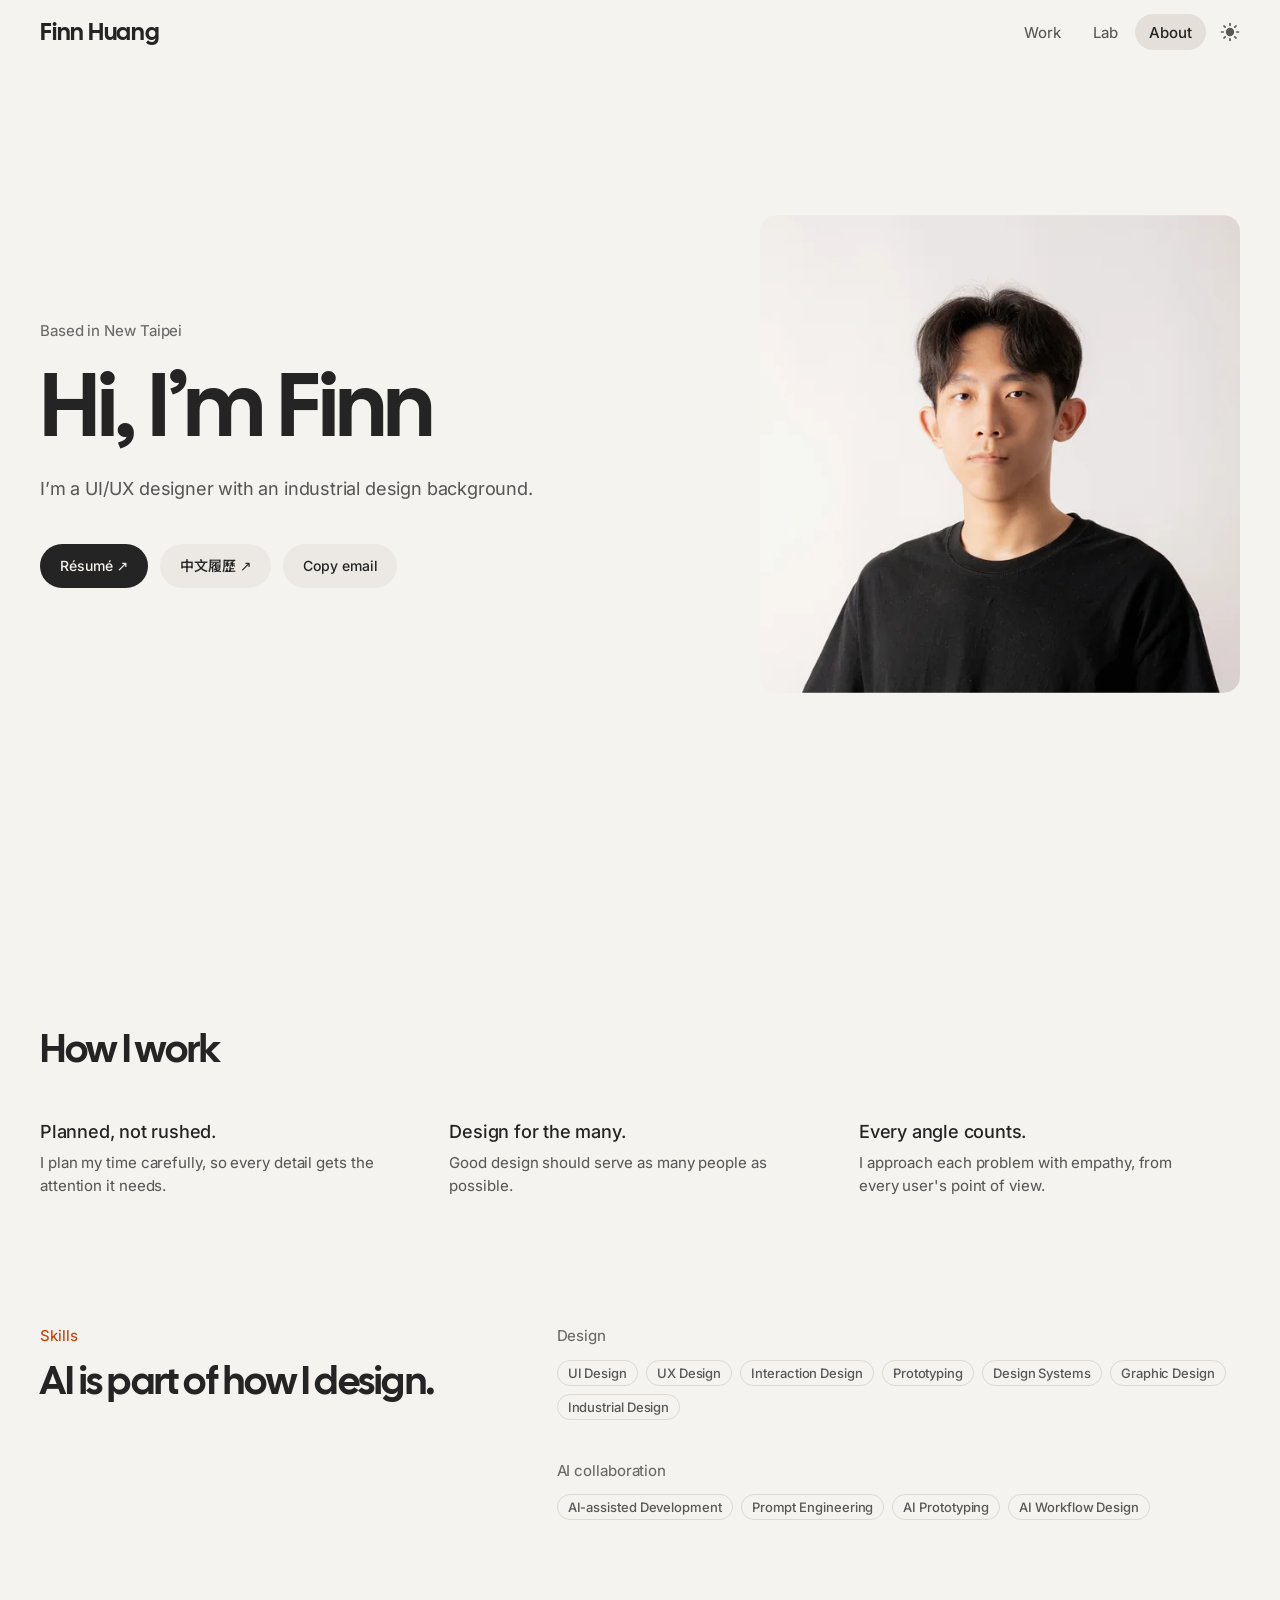
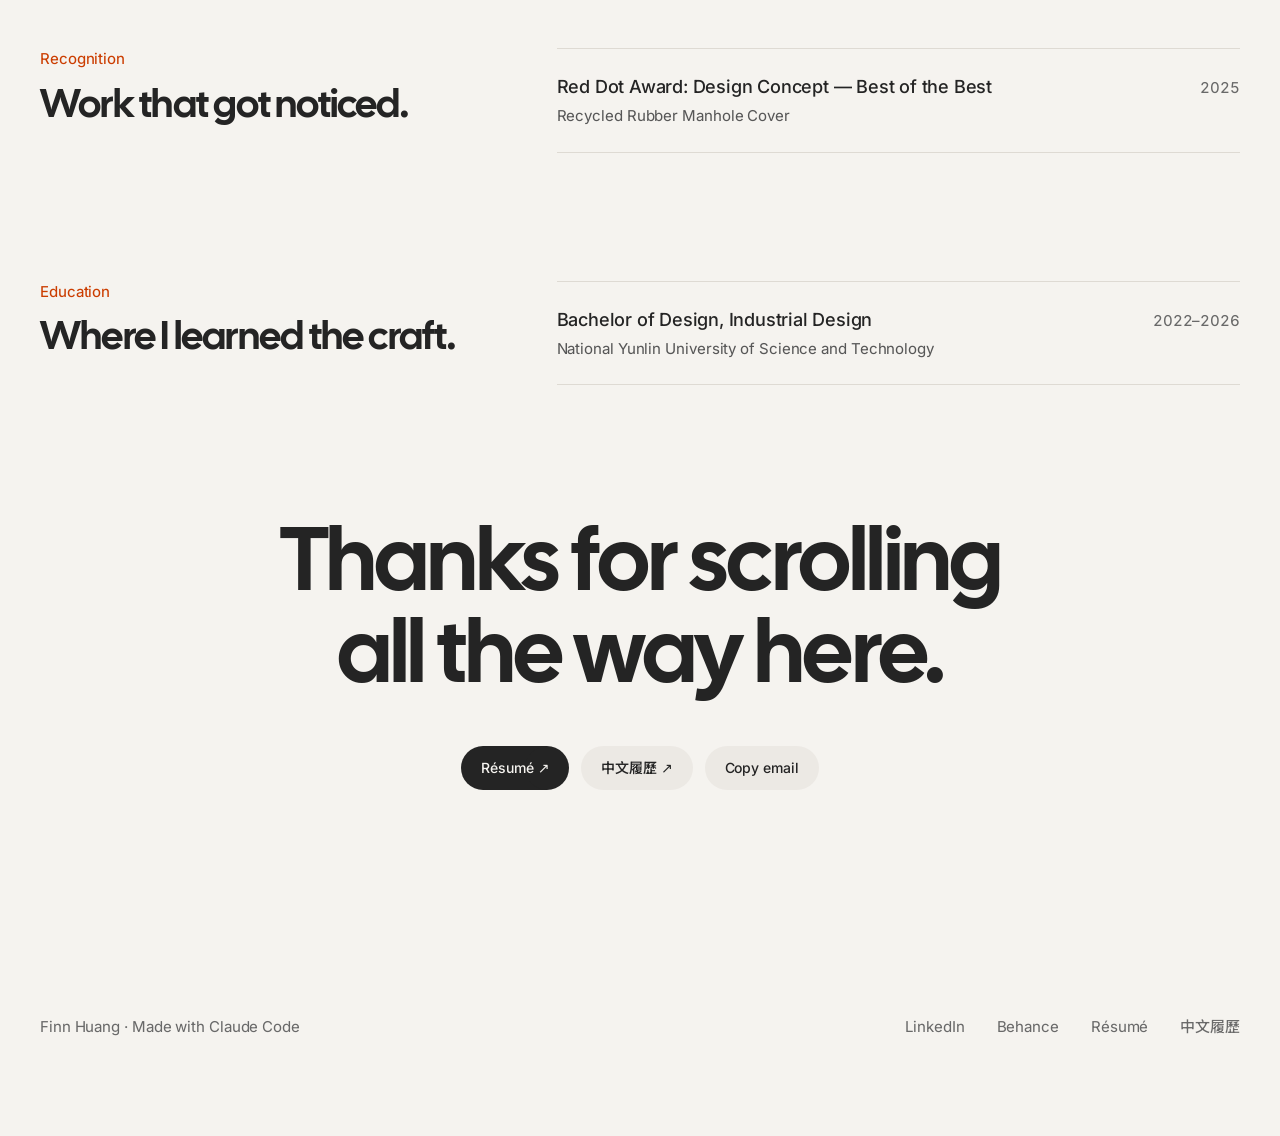
==== commit c58c2477: "Home headline wave, background pattern, accent update, footer underline - Accent split into --accent" ====
--- a/about/index.html
+++ b/about/index.html
@@ -63,7 +63,7 @@
       <div class="about-intro__text">
         <p class="about-intro__place" data-page-enter>Based in New Taipei</p>
         <h1 class="about-intro__name" id="about-name" data-page-enter>Hi, I’m Finn</h1>
-        <p class="about-intro__lead" data-page-enter>UI/UX designer crafting products that feel effortless to use.</p>
+        <p class="about-intro__lead" data-page-enter>I’m a UI/UX designer with an industrial design background.</p>
         <div class="about-actions" data-page-enter>
           <a class="btn btn--primary" href="/Finn-Huang-Resume.pdf" target="_blank" rel="noopener" aria-label="Résumé (opens in a new tab)">
             <span class="btn__shape" aria-hidden="true"><span class="btn__ring-a"><i class="l"></i><i class="m"></i><i class="r"></i></span><span class="btn__ring-b"><i class="l"></i><i class="m"></i><i class="r"></i></span><span class="btn__fill"><i class="l"></i><i class="m"></i><i class="r"></i></span></span>
@@ -109,7 +109,7 @@
     <section class="container about-section about-list" aria-labelledby="skills">
       <div class="about-list__head" data-reveal>
         <p class="section-label">Skills</p>
-        <h2 class="about-heading" id="skills">Design craft, AI fluency.</h2>
+        <h2 class="about-heading" id="skills">AI is part of how I design.</h2>
       </div>
       <div class="skill-groups" data-reveal>
         <div class="skill-group">
--- a/assets/css/tokens.css
+++ b/assets/css/tokens.css
@@ -34,7 +34,10 @@
 @property --ink          { syntax: "<color>"; inherits: true; initial-value: #242424; }
 @property --ink-2        { syntax: "<color>"; inherits: true; initial-value: #575757; }
 @property --ink-3        { syntax: "<color>"; inherits: true; initial-value: #696969; }
-@property --accent       { syntax: "<color>"; inherits: true; initial-value: #C2410C; }
+@property --accent       { syntax: "<color>"; inherits: true; initial-value: #E14D0A; }
+@property --accent-text  { syntax: "<color>"; inherits: true; initial-value: #CB3D00; }
+@property --pattern      { syntax: "<color>"; inherits: true; initial-value: #F0EDE8; }
+@property --pattern-lit  { syntax: "<color>"; inherits: true; initial-value: #ECE9E4; }
 @property --card-ventari       { syntax: "<color>"; inherits: true; initial-value: #DCE6E7; }
 @property --card-clasp         { syntax: "<color>"; inherits: true; initial-value: #E7E3D6; }
 @property --card-homeproof     { syntax: "<color>"; inherits: true; initial-value: #D9E6E0; }
@@ -50,7 +53,10 @@
   --ink: #242424;
   --ink-2: #575757;
   --ink-3: #696969;
-  --accent: #C2410C;
+  --accent: #E14D0A;        /* lines, dots, underlines, shapes */
+  --accent-text: #CB3D00;   /* orange text, and orange fills that carry text (markers) */
+  --pattern: #F0EDE8;       /* Home background pattern, resting (§4.1) */
+  --pattern-lit: #ECE9E4;   /* Home background pattern under the pointer */
 
   /* Project card tints (option A "Soft") */
   --card-ventari: #DCE6E7;
@@ -69,7 +75,8 @@
   --ink-light: #242424;                     /* light-mode colours, kept on the light panel */
   --ink-2-light: #575757;
   --ink-3-light: #696969;
-  --accent-light: #C2410C;
+  --accent-light: #E14D0A;
+  --accent-text-light: #CB3D00;
   --marker-ink-light: #FFFFFF;
   --card-shadow-near: rgb(0 0 0 / .06);     /* lifted card (§4.2) */
   --card-shadow-far: rgb(0 0 0 / .12);
@@ -89,6 +96,7 @@
     --bg var(--theme-dur) var(--theme-ease), --surface var(--theme-dur) var(--theme-ease), --line var(--theme-dur) var(--theme-ease),
     --nav-selected var(--theme-dur) var(--theme-ease), --ink var(--theme-dur) var(--theme-ease), --ink-2 var(--theme-dur) var(--theme-ease),
     --ink-3 var(--theme-dur) var(--theme-ease), --accent var(--theme-dur) var(--theme-ease),
+    --accent-text var(--theme-dur) var(--theme-ease), --pattern var(--theme-dur) var(--theme-ease), --pattern-lit var(--theme-dur) var(--theme-ease),
     --card-ventari var(--theme-dur) var(--theme-ease), --card-clasp var(--theme-dur) var(--theme-ease),
     --card-homeproof var(--theme-dur) var(--theme-ease), --card-manhole-cover var(--theme-dur) var(--theme-ease);
 
@@ -150,7 +158,10 @@
   --ink: #E6E6E6;
   --ink-2: #B0B0B0;
   --ink-3: #8C8C8C;
-  --accent: #FB8A5C;
+  --accent: #FF7A3D;
+  --accent-text: #FF7A3D;
+  --pattern: #1B1A18;
+  --pattern-lit: #24221F;
   --card-ventari: #1C2527;
   --card-clasp: #25241E;
   --card-homeproof: #1B2622;
--- a/assets/css/site.css
+++ b/assets/css/site.css
@@ -40,6 +40,9 @@
 
 :focus { outline: none; }
 :focus-visible { outline: 2px solid var(--accent); outline-offset: 2px; }
+
+/* Selected text: the accent at about 20%, text stays primary (§2). */
+::selection { background: color-mix(in srgb, var(--accent) 20%, transparent); color: var(--ink); }
 
 .visually-hidden {
   position: absolute;
@@ -281,6 +284,26 @@
   display: block;
   border-radius: 4px;
 }
+/* Underline (§3): 1px accent that grows from the left over 0.5s on hover and keyboard focus,
+   and shrinks back to the left on leave (same curve). Transform only, so nothing shifts. */
+.site-footer__link::before {
+  content: "";
+  position: absolute;
+  left: 0; right: 0; bottom: 0;
+  height: 1px;
+  background: var(--accent);
+  transform: scaleX(0);
+  transform-origin: left center;
+  transition: transform 500ms cubic-bezier(.65, 0, .35, 1);
+  pointer-events: none;
+}
+.site-footer__link:focus-visible::before { transform: scaleX(1); }
+@media (hover: hover) {
+  .site-footer__link:hover::before { transform: scaleX(1); }
+}
+@media (prefers-reduced-motion: reduce) {
+  .site-footer__link::before { transition: none; }
+}
 .site-footer__link::after {           /* taller hit area */
   content: "";
   position: absolute;
--- a/assets/css/about.css
+++ b/assets/css/about.css
@@ -68,7 +68,7 @@
   line-height: var(--meta-lh);
   font-weight: var(--meta-weight-strong);
   letter-spacing: var(--tracking-small);
-  color: var(--ink-3);
+  color: var(--accent-text);             /* one of the few accent touches (§2) */
 }
 
 /* ---------- 7.2 How I work: three points side by side (same type as the Homeproof principles) ---------- */
@@ -302,7 +302,7 @@
 }
 .copy-fallback a {
   margin-left: 6px;
-  color: var(--accent);
+  color: var(--accent-text);
   border-radius: 2px;
   user-select: all;
   -webkit-user-select: all;
